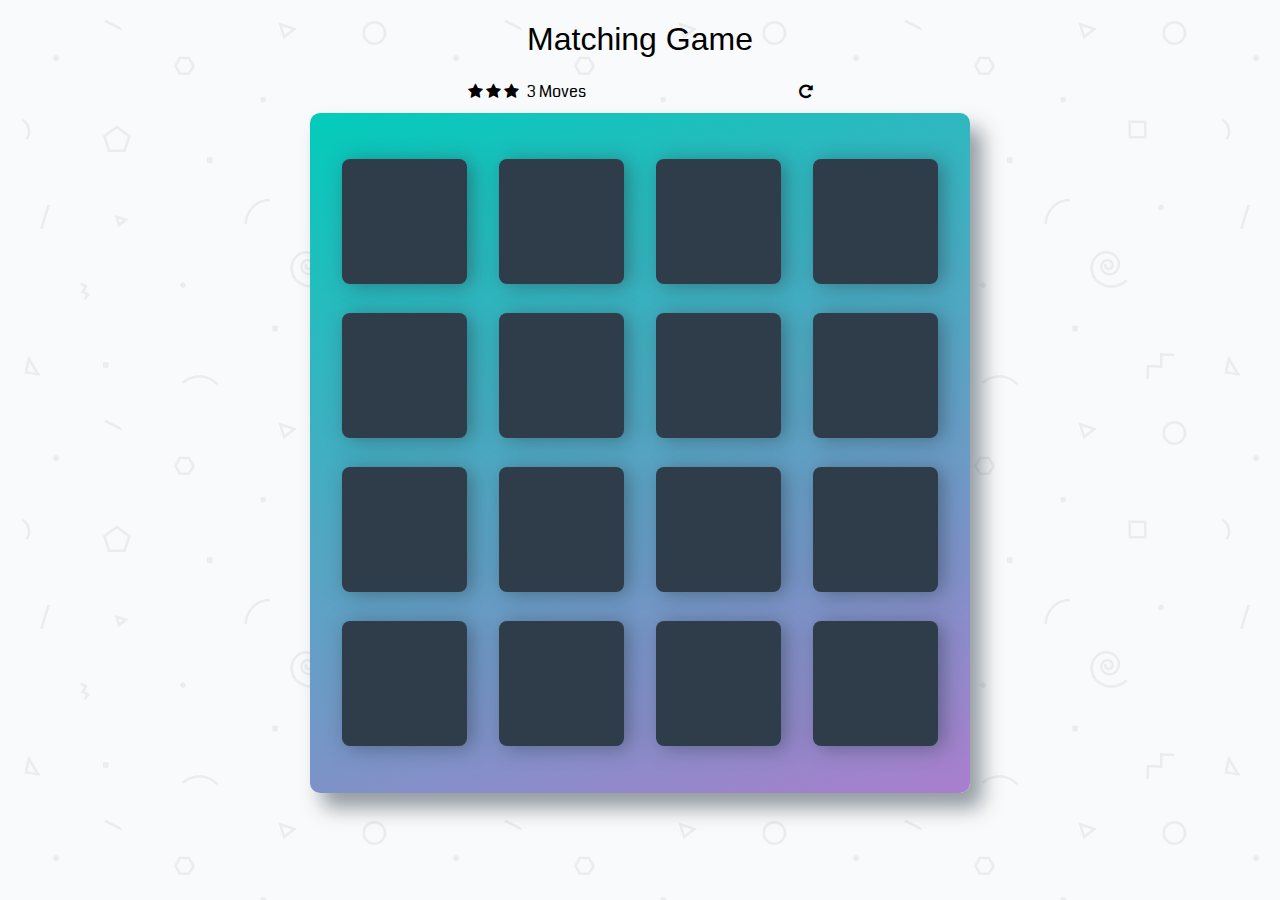
==== index.html @ d9f08cdd "initial project version" ====
<!doctype html>
<html lang="en">
<head>
    <meta charset="utf-8">
    <title>Matching Game</title>
    <meta name="description" content="">
    <link rel="stylesheet prefetch" href="https://maxcdn.bootstrapcdn.com/font-awesome/4.6.1/css/font-awesome.min.css">
    <link rel="stylesheet prefetch" href="https://fonts.googleapis.com/css?family=Coda">
    <link rel="stylesheet" href="css/app.css">
</head>
<body>

    <div class="container">
        <header>
            <h1>Matching Game</h1>
        </header>

        <section class="score-panel">
        	<ul class="stars">
        		<li><i class="fa fa-star"></i></li>
        		<li><i class="fa fa-star"></i></li>
        		<li><i class="fa fa-star"></i></li>
        	</ul>

        	<span class="moves">3</span> Moves

            <div class="restart">
        		<i class="fa fa-repeat"></i>
        	</div>
        </section>

        <ul class="deck">
            <li class="card">
                <i class="fa fa-diamond"></i>
            </li>
            <li class="card">
                <i class="fa fa-paper-plane-o"></i>
            </li>
            <li class="card">
                <i class="fa fa-anchor"></i>
            </li>
            <li class="card">
                <i class="fa fa-bolt"></i>
            </li>
            <li class="card">
                <i class="fa fa-cube"></i>
            </li>
            <li class="card">
                <i class="fa fa-anchor"></i>
            </li>
            <li class="card">
                <i class="fa fa-leaf"></i>
            </li>
            <li class="card">
                <i class="fa fa-bicycle"></i>
            </li>
            <li class="card">
                <i class="fa fa-diamond"></i>
            </li>
            <li class="card">
                <i class="fa fa-bomb"></i>
            </li>
            <li class="card">
                <i class="fa fa-leaf"></i>
            </li>
            <li class="card">
                <i class="fa fa-bomb"></i>
            </li>
            <li class="card">
                <i class="fa fa-bolt"></i>
            </li>
            <li class="card">
                <i class="fa fa-bicycle"></i>
            </li>
            <li class="card">
                <i class="fa fa-paper-plane-o"></i>
            </li>
            <li class="card">
                <i class="fa fa-cube"></i>
            </li>
        </ul>
    </div>

    <script src="js/app.js"></script>
</body>
</html>
---- css/app.css ----
html {
    box-sizing: border-box;
}

*,
*::before,
*::after {
    box-sizing: inherit;
}

html,
body {
    width: 100%;
    height: 100%;
    margin: 0;
    padding: 0;
}

body {
    background: #ffffff url('../img/geometry2.png'); /* Background pattern from Subtle Patterns */
    font-family: 'Coda', cursive;
}

.container {
    display: flex;
    justify-content: center;
    align-items: center;
    flex-direction: column;
}

h1 {
    font-family: 'Open Sans', sans-serif;
    font-weight: 300;
}

/*
 * Styles for the deck of cards
 */

.deck {
    width: 660px;
    min-height: 680px;
    background: linear-gradient(160deg, #02ccba 0%, #aa7ecd 100%);
    padding: 32px;
    border-radius: 10px;
    box-shadow: 12px 15px 20px 0 rgba(46, 61, 73, 0.5);
    display: flex;
    flex-wrap: wrap;
    justify-content: space-between;
    align-items: center;
    margin: 0 0 3em;
}

.deck .card {
    height: 125px;
    width: 125px;
    background: #2e3d49;
    font-size: 0;
    color: #ffffff;
    border-radius: 8px;
    cursor: pointer;
    display: flex;
    justify-content: center;
    align-items: center;
    box-shadow: 5px 2px 20px 0 rgba(46, 61, 73, 0.5);
}

.deck .card.open {
    transform: rotateY(0);
    background: #02b3e4;
    cursor: default;
}

.deck .card.show {
    font-size: 33px;
}

.deck .card.match {
    cursor: default;
    background: #02ccba;
    font-size: 33px;
}

/*
 * Styles for the Score Panel
 */

.score-panel {
    text-align: left;
    width: 345px;
    margin-bottom: 10px;
}

.score-panel .stars {
    margin: 0;
    padding: 0;
    display: inline-block;
    margin: 0 5px 0 0;
}

.score-panel .stars li {
    list-style: none;
    display: inline-block;
}

.score-panel .restart {
    float: right;
    cursor: pointer;
}
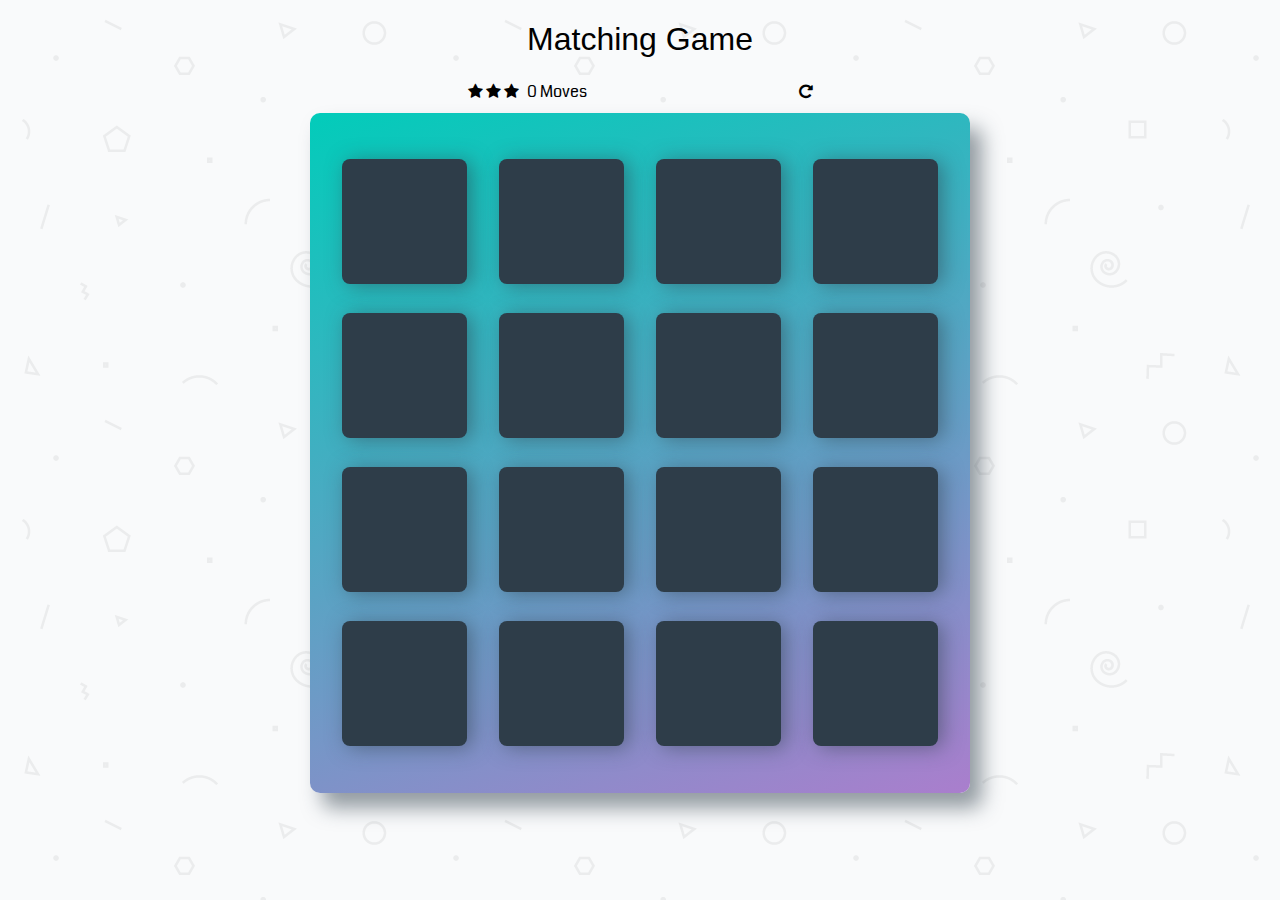
==== commit 3efd2503: "New moves score feature add completed." ====
--- a/index.html
+++ b/index.html
@@ -17,12 +17,12 @@
 
         <section class="score-panel">
         	<ul class="stars">
-        		<li><i class="fa fa-star"></i></li>
-        		<li><i class="fa fa-star"></i></li>
-        		<li><i class="fa fa-star"></i></li>
+        		<li><i id="first_star" class="fa fa-star"></i></li>
+        		<li><i id="second_star" class="fa fa-star"></i></li>
+        		<li><i id="third_star" class="fa fa-star"></i></li>
         	</ul>
 
-        	<span class="moves">3</span> Moves
+        	<span class="moves">0</span> Moves
 
             <div class="restart">
         		<i class="fa fa-repeat"></i>
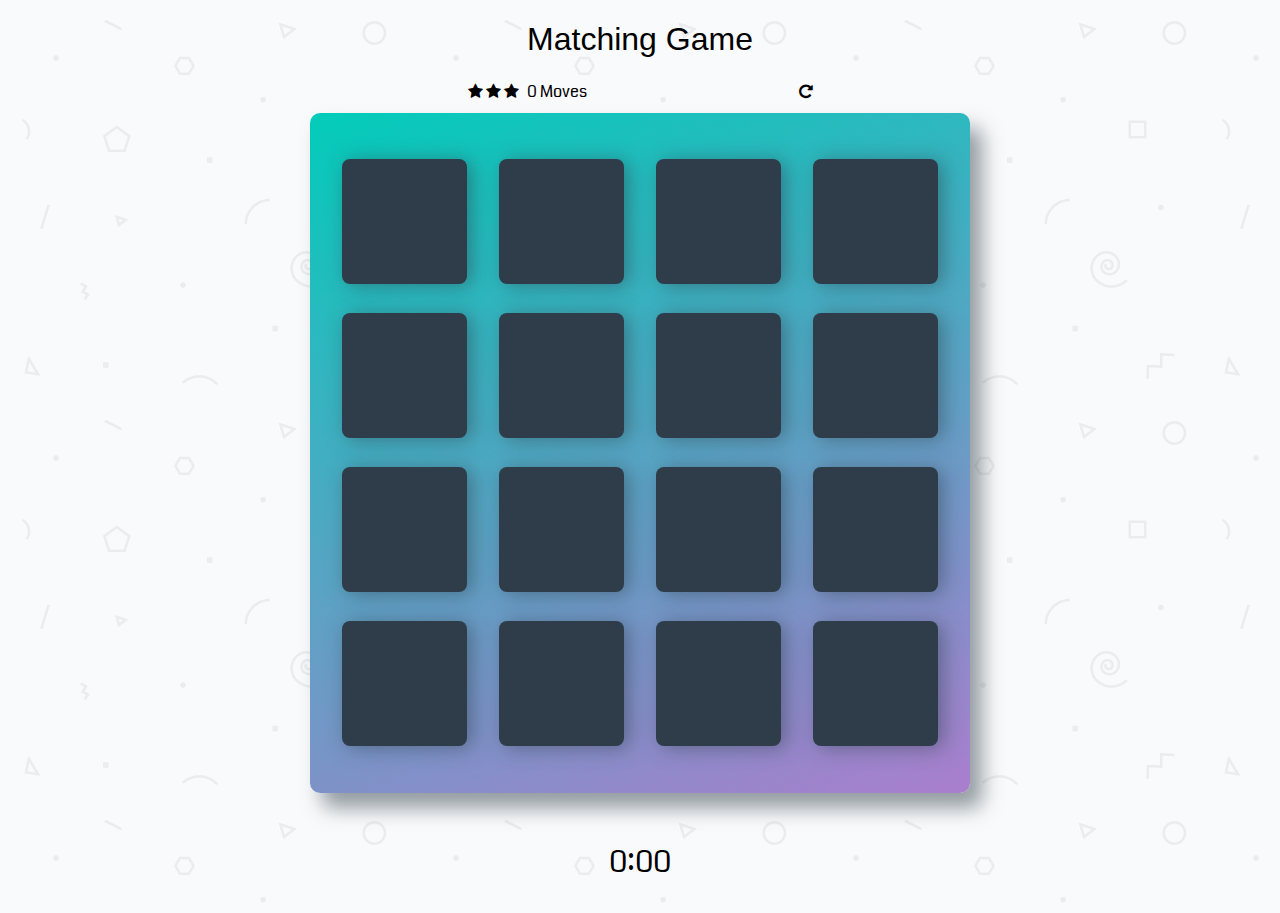
==== commit 22136a49: "Finished adding timer feature." ====
--- a/index.html
+++ b/index.html
@@ -79,6 +79,10 @@
                 <i class="fa fa-cube"></i>
             </li>
         </ul>
+
+        <section class="game-timer">
+            <p id="timer"></p>
+        </section>
     </div>
 
     <script src="js/app.js"></script>
--- a/css/app.css
+++ b/css/app.css
@@ -107,3 +107,13 @@
     float: right;
     cursor: pointer;
 }
+
+.invisible {
+    visibility: hidden;
+}
+
+#timer {
+    font-size: 30px;
+    padding-top: 0px;
+    margin-top: 0px;
+}